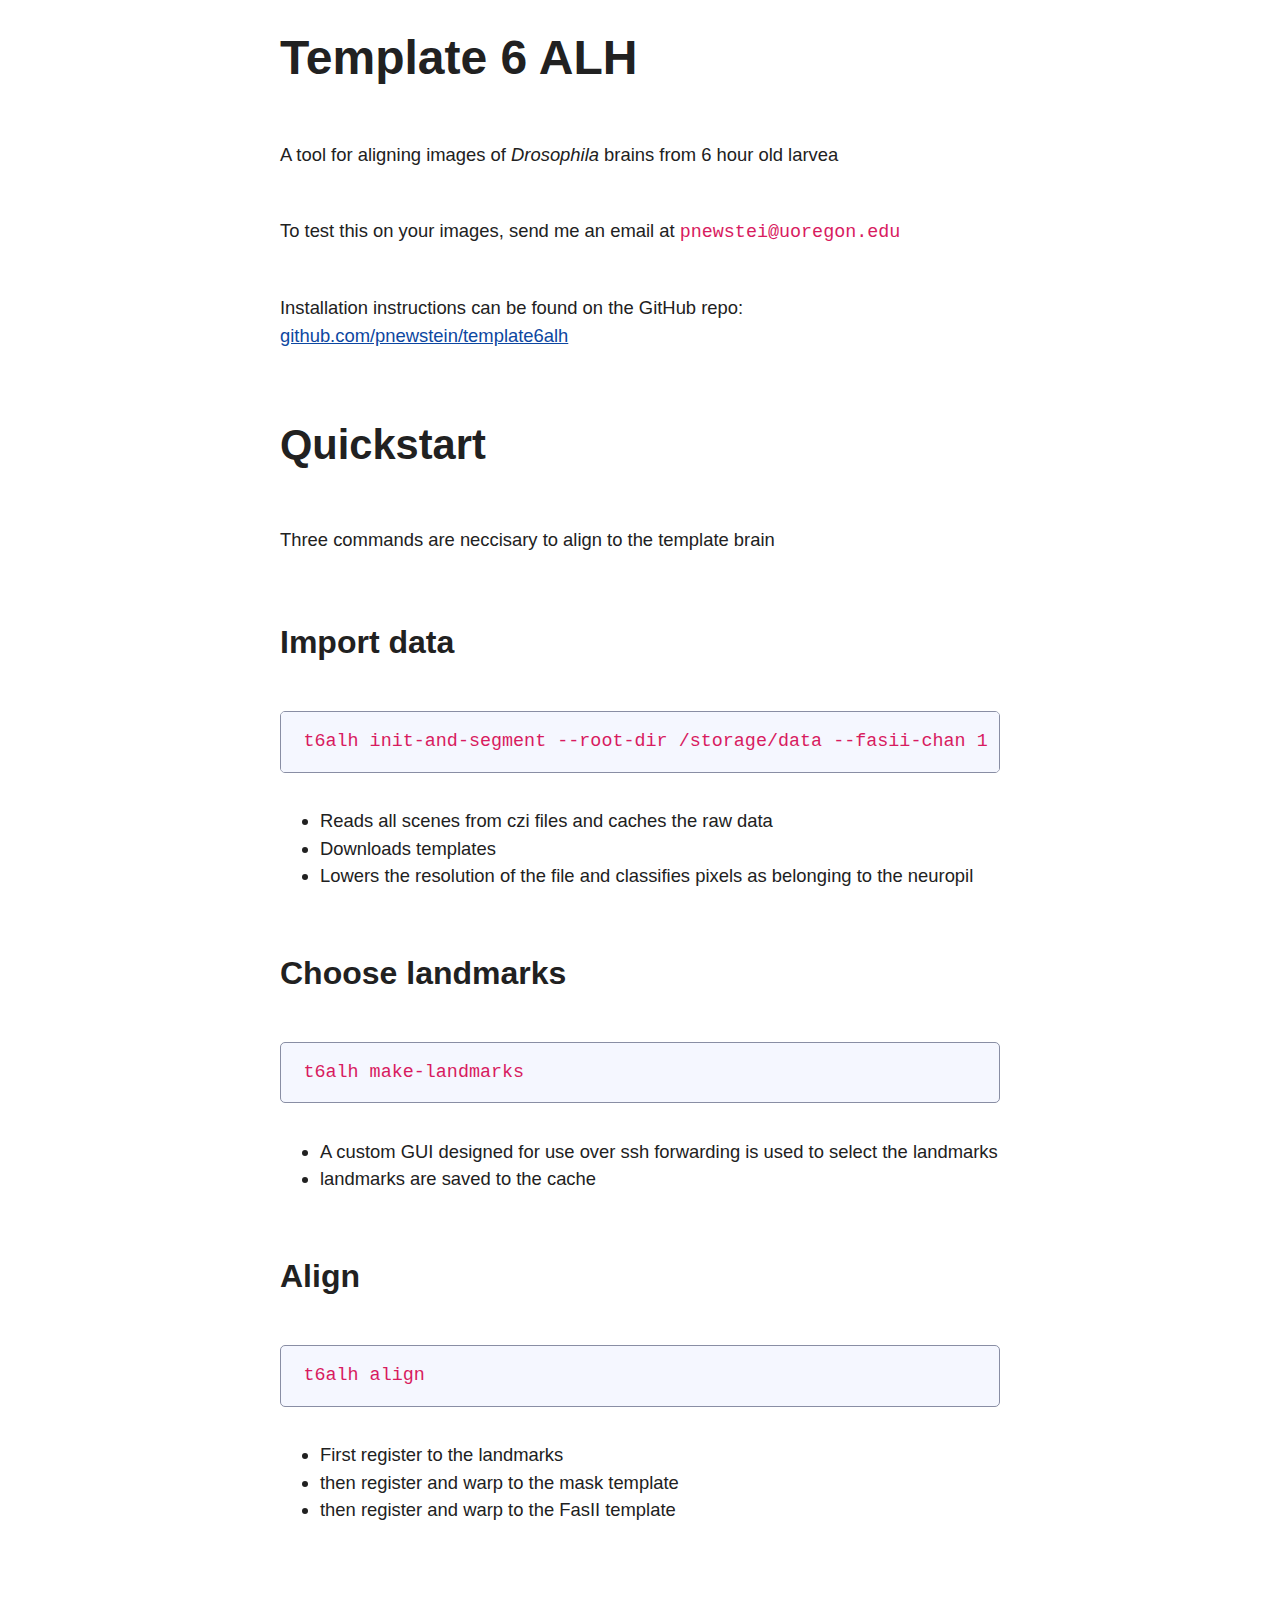
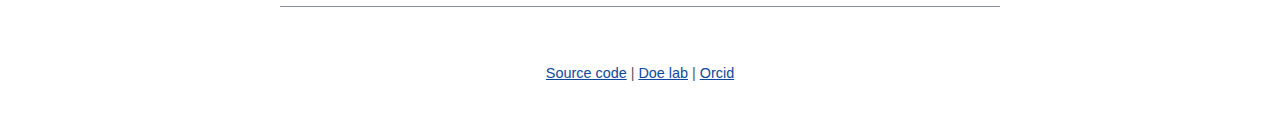
==== t6alh.html @ 4237cc43 "update" ====
<!DOCTYPE html>
<html lang="en">
<head>
    <meta charset="UTF-8">
    <meta name="viewport" content="width=device-width, initial-scale=1.0">
    <title>Template 6alh</title>
    <link rel="stylesheet" href="style.css">
</head>
<body>
    <h1>Template 6 ALH</h1>
    <p>A tool for aligning images of <i>Drosophila</i> brains from 6 hour old larvea</p>
    <p>To test this on your images, send me an email at <code>pnewstei@uoregon.edu</code></p>
    <p>Installation instructions can be found on the GitHub repo: <a href="https://github.com/pnewstein/template6alh">github.com/pnewstein/template6alh</a></p>
    <h2 id="quickstart">Quickstart</h2>
<p>Three commands are neccisary to align to the template brain</p>
<h3 id="import-data">Import data</h3>
<div class="sourceCode" id="cb1"><pre
class="sourceCode bash"><code class="sourceCode bash"><span id="cb1-1"><a href="#cb1-1" aria-hidden="true" tabindex="-1"></a><span class="ex">t6alh</span> init-and-segment <span class="at">--root-dir</span> /storage/data <span class="at">--fasii-chan</span> 1 <span class="at">--neuropil-chan</span> 2 example1.czi example2.czi</span></code></pre></div>
<ul>
<li>Reads all scenes from czi files and caches the raw data</li>
<li>Downloads templates</li>
<li>Lowers the resolution of the file and classifies pixels as belonging
to the neuropil</li>
</ul>
<h3 id="choose-landmarks">Choose landmarks</h3>
<div class="sourceCode" id="cb2"><pre
class="sourceCode bash"><code class="sourceCode bash"><span id="cb2-1"><a href="#cb2-1" aria-hidden="true" tabindex="-1"></a><span class="ex">t6alh</span> make-landmarks</span></code></pre></div>
<ul>
<li>A custom GUI designed for use over ssh forwarding is used to select
the landmarks</li>
<li>landmarks are saved to the cache</li>
</ul>
<h3 id="align">Align</h3>
<div class="sourceCode" id="cb3"><pre
class="sourceCode bash"><code class="sourceCode bash"><span id="cb3-1"><a href="#cb3-1" aria-hidden="true" tabindex="-1"></a><span class="ex">t6alh</span> align</span></code></pre></div>
<ul>
<li>First register to the landmarks</li>
<li>then register and warp to the mask template</li>
<li>then register and warp to the FasII template</li>
</ul>

    <footer>
        <p>
            <a href="https://github.com/pnewstein/template6alh">Source code</a> | 
            <a href="https://www.doelab.org/">Doe lab</a> | 
            <a href="https://orcid.org/0000-0003-2966-783X">Orcid</a>
        </p>
    </footer>
</body>
</html>
---- style.css ----
/* Global variables. */
:root {
  /* Set sans-serif & mono fonts */
  --sans-font: -apple-system, BlinkMacSystemFont, "Avenir Next", Avenir,
    "Nimbus Sans L", Roboto, "Noto Sans", "Segoe UI", Arial, Helvetica,
    "Helvetica Neue", sans-serif;
  --mono-font: Consolas, Menlo, Monaco, "Andale Mono", "Ubuntu Mono", monospace;
  --standard-border-radius: 5px;

  /* Default (light) theme */
  --bg: #fff;
  --accent-bg: #f5f7ff;
  --text: #212121;
  --text-light: #585858;
  --border: #898EA4;
  --accent: #0d47a1;
  --accent-hover: #1266e2;
  --accent-text: var(--bg);
  --code: #d81b60;
  --preformatted: #444;
  --marked: #ffdd33;
  --disabled: #efefef;
}

/* Dark theme */
@media (prefers-color-scheme: dark) {
  :root {
    color-scheme: dark;
    --bg: #212121;
    --accent-bg: #2b2b2b;
    --text: #dcdcdc;
    --text-light: #ababab;
    --accent: #ffb300;
    --accent-hover: #ffe099;
    --accent-text: var(--bg);
    --code: #f06292;
    --preformatted: #ccc;
    --disabled: #111;
  }
  /* Add a bit of transparency so light media isn't so glaring in dark mode */
  img,
  video {
    opacity: 0.8;
  }
}

/* Reset box-sizing */
*, *::before, *::after {
  box-sizing: border-box;
}

/* Reset default appearance */
textarea,
select,
input,
progress {
  appearance: none;
  -webkit-appearance: none;
  -moz-appearance: none;
}

html {
  /* Set the font globally */
  font-family: var(--sans-font);
  scroll-behavior: smooth;
}

/* Make the body a nice central block */
body {
  color: var(--text);
  background-color: var(--bg);
  font-size: 1.15rem;
  line-height: 1.5;
  display: grid;
  grid-template-columns: 1fr min(45rem, 90%) 1fr;
  margin: 0;
}
body > * {
  grid-column: 2;
}

/* Make the header bg full width, but the content inline with body */
body > header {
  background-color: var(--accent-bg);
  border-bottom: 1px solid var(--border);
  text-align: center;
  padding: 0 0.5rem 2rem 0.5rem;
  grid-column: 1 / -1;
}

body > header > *:only-child {
  margin-block-start: 2rem;
}

body > header h1 {
  max-width: 1200px;
  margin: 1rem auto;
}

body > header p {
  max-width: 40rem;
  margin: 1rem auto;
}

/* Add a little padding to ensure spacing is correct between content and header > nav */
main {
  padding-top: 1.5rem;
}

body > footer {
  margin-top: 4rem;
  padding: 2rem 1rem 1.5rem 1rem;
  color: var(--text-light);
  font-size: 0.9rem;
  text-align: center;
  border-top: 1px solid var(--border);
}

/* Format headers */
h1 {
  font-size: 3rem;
}

h2 {
  font-size: 2.6rem;
  margin-top: 3rem;
}

h3 {
  font-size: 2rem;
  margin-top: 3rem;
}

h4 {
  font-size: 1.44rem;
}

h5 {
  font-size: 1.15rem;
}

h6 {
  font-size: 0.96rem;
}

p {
  margin: 1.5rem 0;
}

/* Prevent long strings from overflowing container */
p, h1, h2, h3, h4, h5, h6 {
  overflow-wrap: break-word;
}

/* Fix line height when title wraps */
h1,
h2,
h3 {
  line-height: 1.1;
}

/* Reduce header size on mobile */
@media only screen and (max-width: 720px) {
  h1 {
    font-size: 2.5rem;
  }

  h2 {
    font-size: 2.1rem;
  }

  h3 {
    font-size: 1.75rem;
  }

  h4 {
    font-size: 1.25rem;
  }
}

/* Format links & buttons */
a,
a:visited {
  color: var(--accent);
}

a:hover {
  text-decoration: none;
}

button,
.button,
a.button, /* extra specificity to override a */
input[type="submit"],
input[type="reset"],
input[type="button"] {
  border: 1px solid var(--accent);
  background-color: var(--accent);
  color: var(--accent-text);
  padding: 0.5rem 0.9rem;
  text-decoration: none;
  line-height: normal;
}

.button[aria-disabled="true"], 
input:disabled,
textarea:disabled,
select:disabled,
button[disabled] {
  cursor: not-allowed;
  background-color: var(--disabled);
  border-color: var(--disabled);
  color: var(--text-light);
}

input[type="range"] {
  padding: 0;
}

/* Set the cursor to '?' on an abbreviation and style the abbreviation to show that there is more information underneath */
abbr[title] {
  cursor: help;
  text-decoration-line: underline;
  text-decoration-style: dotted;
}

button:enabled:hover,
.button:not([aria-disabled="true"]):hover,
input[type="submit"]:enabled:hover,
input[type="reset"]:enabled:hover,
input[type="button"]:enabled:hover {
  background-color: var(--accent-hover);
  border-color: var(--accent-hover);
  cursor: pointer;
}

.button:focus-visible,
button:focus-visible:where(:enabled),
input:enabled:focus-visible:where(
  [type="submit"],
  [type="reset"],
  [type="button"]
) {
  outline: 2px solid var(--accent);
  outline-offset: 1px;
}

/* Format navigation */
header > nav {
  font-size: 1rem;
  line-height: 2;
  padding: 1rem 0 0 0;
}

/* Use flexbox to allow items to wrap, as needed */
header > nav ul,
header > nav ol {
  align-content: space-around;
  align-items: center;
  display: flex;
  flex-direction: row;
  flex-wrap: wrap;
  justify-content: center;
  list-style-type: none;
  margin: 0;
  padding: 0;
}

/* List items are inline elements, make them behave more like blocks */
header > nav ul li,
header > nav ol li {
  display: inline-block;
}

header > nav a,
header > nav a:visited {
  margin: 0 0.5rem 1rem 0.5rem;
  border: 1px solid var(--border);
  border-radius: var(--standard-border-radius);
  color: var(--text);
  display: inline-block;
  padding: 0.1rem 1rem;
  text-decoration: none;
}

header > nav a:hover,
header > nav a.current,
header > nav a[aria-current="page"],
header > nav a[aria-current="true"] {
  border-color: var(--accent);
  color: var(--accent);
  cursor: pointer;
}

/* Reduce nav side on mobile */
@media only screen and (max-width: 720px) {
  header > nav a {
    border: none;
    padding: 0;
    text-decoration: underline;
    line-height: 1;
  }
}

/* Consolidate box styling */
aside, details, pre, progress {
  background-color: var(--accent-bg);
  border: 1px solid var(--border);
  border-radius: var(--standard-border-radius);
  margin-bottom: 1rem;
}

aside {
  font-size: 1rem;
  width: 30%;
  padding: 0 15px;
  margin-inline-start: 15px;
  float: right;
}
*[dir="rtl"] aside {
  float: left;
}

/* Make aside full-width on mobile */
@media only screen and (max-width: 720px) {
  aside {
    width: 100%;
    float: none;
    margin-inline-start: 0;
  }
}

article, fieldset, dialog {
  border: 1px solid var(--border);
  padding: 1rem;
  border-radius: var(--standard-border-radius);
  margin-bottom: 1rem;
}

article h2:first-child,
section h2:first-child,
article h3:first-child,
section h3:first-child {
  margin-top: 1rem;
}

section {
  border-top: 1px solid var(--border);
  border-bottom: 1px solid var(--border);
  padding: 2rem 1rem;
  margin: 3rem 0;
}

/* Don't double separators when chaining sections */
section + section,
section:first-child {
  border-top: 0;
  padding-top: 0;
}

section + section {
  margin-top: 0;
}

section:last-child {
  border-bottom: 0;
  padding-bottom: 0;
}

details {
  padding: 0.7rem 1rem;
}

summary {
  cursor: pointer;
  font-weight: bold;
  padding: 0.7rem 1rem;
  margin: -0.7rem -1rem;
  word-break: break-all;
}

details[open] > summary + * {
  margin-top: 0;
}

details[open] > summary {
  margin-bottom: 0.5rem;
}

details[open] > :last-child {
  margin-bottom: 0;
}

/* Format tables */
table {
  border-collapse: collapse;
  margin: 1.5rem 0;
}

figure > table {
  width: max-content;
  margin: 0;
}

td,
th {
  border: 1px solid var(--border);
  text-align: start;
  padding: 0.5rem;
}

th {
  background-color: var(--accent-bg);
  font-weight: bold;
}

tr:nth-child(even) {
  /* Set every other cell slightly darker. Improves readability. */
  background-color: var(--accent-bg);
}

table caption {
  font-weight: bold;
  margin-bottom: 0.5rem;
}

/* Format forms */
textarea,
select,
input,
button,
.button {
  font-size: inherit;
  font-family: inherit;
  padding: 0.5rem;
  margin-bottom: 0.5rem;
  border-radius: var(--standard-border-radius);
  box-shadow: none;
  max-width: 100%;
  display: inline-block;
}
textarea,
select,
input {
  color: var(--text);
  background-color: var(--bg);
  border: 1px solid var(--border);
}
label {
  display: block;
}
textarea:not([cols]) {
  width: 100%;
}

/* Add arrow to drop-down */
select:not([multiple]) {
  background-image: linear-gradient(45deg, transparent 49%, var(--text) 51%),
    linear-gradient(135deg, var(--text) 51%, transparent 49%);
  background-position: calc(100% - 15px), calc(100% - 10px);
  background-size: 5px 5px, 5px 5px;
  background-repeat: no-repeat;
  padding-inline-end: 25px;
}
*[dir="rtl"] select:not([multiple]) {
  background-position: 10px, 15px;
}

/* checkbox and radio button style */
input[type="checkbox"],
input[type="radio"] {
  vertical-align: middle;
  position: relative;
  width: min-content;
}

input[type="checkbox"] + label,
input[type="radio"] + label {
  display: inline-block;
}

input[type="radio"] {
  border-radius: 100%;
}

input[type="checkbox"]:checked,
input[type="radio"]:checked {
  background-color: var(--accent);
}

input[type="checkbox"]:checked::after {
  /* Creates a rectangle with colored right and bottom borders which is rotated to look like a check mark */
  content: " ";
  width: 0.18em;
  height: 0.32em;
  border-radius: 0;
  position: absolute;
  top: 0.05em;
  left: 0.17em;
  background-color: transparent;
  border-right: solid var(--bg) 0.08em;
  border-bottom: solid var(--bg) 0.08em;
  font-size: 1.8em;
  transform: rotate(45deg);
}
input[type="radio"]:checked::after {
  /* creates a colored circle for the checked radio button  */
  content: " ";
  width: 0.25em;
  height: 0.25em;
  border-radius: 100%;
  position: absolute;
  top: 0.125em;
  background-color: var(--bg);
  left: 0.125em;
  font-size: 32px;
}

/* Makes input fields wider on smaller screens */
@media only screen and (max-width: 720px) {
  textarea,
  select,
  input {
    width: 100%;
  }
}

/* Set a height for color input */
input[type="color"] {
  height: 2.5rem;
  padding:  0.2rem;
}

/* do not show border around file selector button */
input[type="file"] {
  border: 0;
}

/* Misc body elements */
hr {
  border: none;
  height: 1px;
  background: var(--border);
  margin: 1rem auto;
}

mark {
  padding: 2px 5px;
  border-radius: var(--standard-border-radius);
  background-color: var(--marked);
  color: black;
}

mark a {
  color: #0d47a1;
}

img,
video {
  max-width: 100%;
  height: auto;
  border-radius: var(--standard-border-radius);
}

figure {
  margin: 0;
  display: block;
  overflow-x: auto;
}

figure > img,
figure > picture > img {
  display: block;
  margin-inline: auto;
}

figcaption {
  text-align: center;
  font-size: 0.9rem;
  color: var(--text-light);
  margin-block: 1rem;
}

blockquote {
  margin-inline-start: 2rem;
  margin-inline-end: 0;
  margin-block: 2rem;
  padding: 0.4rem 0.8rem;
  border-inline-start: 0.35rem solid var(--accent);
  color: var(--text-light);
  font-style: italic;
}

cite {
  font-size: 0.9rem;
  color: var(--text-light);
  font-style: normal;
}

dt {
    color: var(--text-light);
}

/* Use mono font for code elements */
code,
pre,
pre span,
kbd,
samp {
  font-family: var(--mono-font);
  color: var(--code);
}

kbd {
  color: var(--preformatted);
  border: 1px solid var(--preformatted);
  border-bottom: 3px solid var(--preformatted);
  border-radius: var(--standard-border-radius);
  padding: 0.1rem 0.4rem;
}

pre {
  padding: 1rem 1.4rem;
  max-width: 100%;
  overflow: auto;
  color: var(--preformatted);
}

/* Fix embedded code within pre */
pre code {
  color: var(--preformatted);
  background: none;
  margin: 0;
  padding: 0;
}

/* Progress bars */
/* Declarations are repeated because you */
/* cannot combine vendor-specific selectors */
progress {
  width: 100%;
}

progress:indeterminate {
  background-color: var(--accent-bg);
}

progress::-webkit-progress-bar {
  border-radius: var(--standard-border-radius);
  background-color: var(--accent-bg);
}

progress::-webkit-progress-value {
  border-radius: var(--standard-border-radius);
  background-color: var(--accent);
}

progress::-moz-progress-bar {
  border-radius: var(--standard-border-radius);
  background-color: var(--accent);
  transition-property: width;
  transition-duration: 0.3s;
}

progress:indeterminate::-moz-progress-bar {
  background-color: var(--accent-bg);
}

dialog {
  background-color: var(--bg);
  max-width: 40rem;
  margin: auto;
}

dialog::backdrop {
  background-color: var(--bg);
  opacity: 0.8;
}

@media only screen and (max-width: 720px) {
  dialog {
    max-width: calc(100vw - 2rem);
  }
}

/* Superscript & Subscript */
/* Prevent scripts from affecting line-height. */
sup, sub {
  vertical-align: baseline;
  position: relative;
}

sup {
  top: -0.4em;
}

sub { 
  top: 0.3em; 
}

/* Classes for notices */
.notice {
  background: var(--accent-bg);
  border: 2px solid var(--border);
  border-radius: var(--standard-border-radius);
  padding: 1.5rem;
  margin: 2rem 0;
}

/* Print */
@media print {
  @page {
    margin: 1cm;
  }
  body {
    display: block;
  }
  body > header {
    background-color: unset;
  }
  body > header nav,
  body > footer {
    display: none;
  }
  article {
    border: none;
    padding: 0;
  }
  a[href^="http"]::after {
    content: " <" attr(href) ">";
  }
  abbr[title]:after {
    content: " (" attr(title) ")";
  }
  a {
    text-decoration: none;
  }
  p {
    widows: 3;
    orphans: 3;
  }
  hr {
    border-top: 1px solid var(--border);
  }
  mark {
    border: 1px solid var(--border);
  }
  pre, table, figure, img, svg {
    break-inside: avoid;
  }
  pre code {
    white-space: pre-wrap;
  }
}
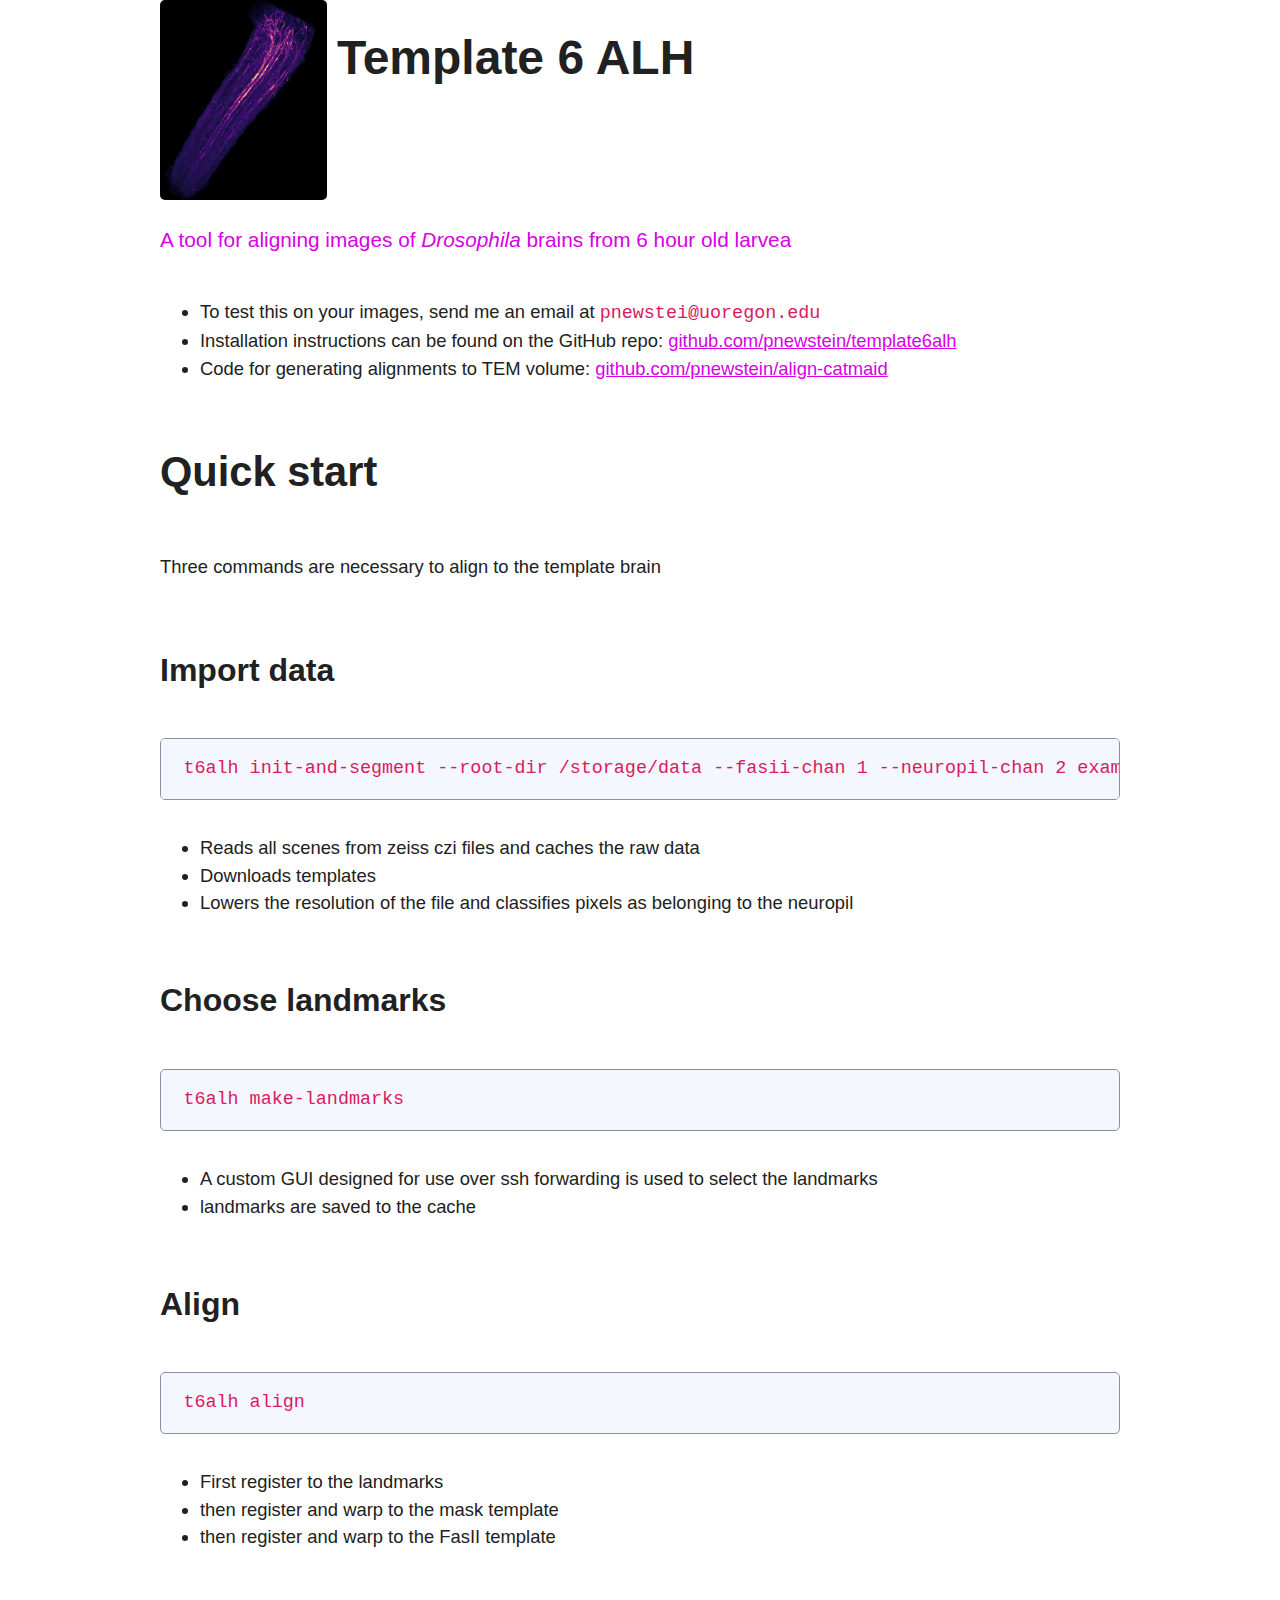
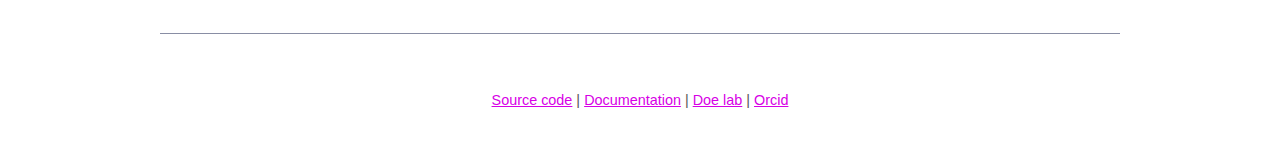
==== commit 76695969: "update" ====
--- a/t6alh.html
+++ b/t6alh.html
@@ -5,19 +5,30 @@
     <meta name="viewport" content="width=device-width, initial-scale=1.0">
     <title>Template 6alh</title>
     <link rel="stylesheet" href="style.css">
+    <link rel="icon" type="image/x-icon" href="favicon.ico">
 </head>
 <body>
-    <h1>Template 6 ALH</h1>
-    <p>A tool for aligning images of <i>Drosophila</i> brains from 6 hour old larvea</p>
-    <p>To test this on your images, send me an email at <code>pnewstei@uoregon.edu</code></p>
-    <p>Installation instructions can be found on the GitHub repo: <a href="https://github.com/pnewstein/template6alh">github.com/pnewstein/template6alh</a></p>
-    <h2 id="quickstart">Quickstart</h2>
-<p>Three commands are neccisary to align to the template brain</p>
+    <div class=logo-title>
+        <img src="logo.jpg" alt="Fasii tracts">
+        <h1>Template 6 ALH</h1>
+    </div>
+   <p class=accent>A tool for aligning images of <i>Drosophila</i> brains from 6 hour old larvea</p>
+     <ul>
+        <li>To test this on your images, send me an email at <code>pnewstei@uoregon.edu</code></li>
+        <li>Installation instructions can be found on the GitHub repo:
+            <a href="https://github.com/pnewstein/template6alh">github.com/pnewstein/template6alh</a>
+        </li>
+        <li>Code for generating alignments to TEM volume:
+            <a href="https://github.com/pnewstein/align-catmaid">github.com/pnewstein/align-catmaid</a>
+        </li>
+    </ul>
+    <h2 id="quick-start">Quick start</h2>
+<p>Three commands are necessary to align to the template brain</p>
 <h3 id="import-data">Import data</h3>
 <div class="sourceCode" id="cb1"><pre
 class="sourceCode bash"><code class="sourceCode bash"><span id="cb1-1"><a href="#cb1-1" aria-hidden="true" tabindex="-1"></a><span class="ex">t6alh</span> init-and-segment <span class="at">--root-dir</span> /storage/data <span class="at">--fasii-chan</span> 1 <span class="at">--neuropil-chan</span> 2 example1.czi example2.czi</span></code></pre></div>
 <ul>
-<li>Reads all scenes from czi files and caches the raw data</li>
+<li>Reads all scenes from zeiss czi files and caches the raw data</li>
 <li>Downloads templates</li>
 <li>Lowers the resolution of the file and classifies pixels as belonging
 to the neuropil</li>
@@ -41,8 +52,9 @@
 
     <footer>
         <p>
-            <a href="https://github.com/pnewstein/template6alh">Source code</a> | 
-            <a href="https://www.doelab.org/">Doe lab</a> | 
+            <a href="https://github.com/pnewstein/template6alh">Source code</a> |
+            <a href="t6alh-docs">Documentation</a> |
+            <a href="https://www.doelab.org/">Doe lab</a> |
             <a href="https://orcid.org/0000-0003-2966-783X">Orcid</a>
         </p>
     </footer>
--- a/style.css
+++ b/style.css
@@ -13,7 +13,7 @@
   --text: #212121;
   --text-light: #585858;
   --border: #898EA4;
-  --accent: #0d47a1;
+  --accent: #d700e6;
   --accent-hover: #1266e2;
   --accent-text: var(--bg);
   --code: #d81b60;
@@ -30,7 +30,7 @@
     --accent-bg: #2b2b2b;
     --text: #dcdcdc;
     --text-light: #ababab;
-    --accent: #ffb300;
+    --accent: #9928ff;
     --accent-hover: #ffe099;
     --accent-text: var(--bg);
     --code: #f06292;
@@ -72,7 +72,7 @@
   font-size: 1.15rem;
   line-height: 1.5;
   display: grid;
-  grid-template-columns: 1fr min(45rem, 90%) 1fr;
+  grid-template-columns: 1fr min(60rem, 90%) 1fr;
   margin: 0;
 }
 body > * {
@@ -752,3 +752,49 @@
     white-space: pre-wrap;
   }
 }
+
+.logo-title {
+    display: flex;
+    align-items: top;
+}
+.logo-title img {
+    height: 200px;
+    margin-right: 10px;
+}
+.accent {
+    color: var(--accent);
+    font-size: 1.3rem;
+}
+
+nav {
+  position: fixed;
+  top: 0;
+  left: 0;
+  bottom: 0;
+  width: 200px; /* adjust width as needed */
+  overflow-y: auto; /* enables vertical scrolling */
+  padding: 1rem; /* optional spacing */
+}
+
+.main-content {
+  margin-left: 150px; /* ensures content doesn't overlap with the nav */
+  padding: 1rem;
+}
+
+@media (max-width: 500px) { /* Adjust width as needed */
+  nav {
+    display: none;
+  }
+
+  .main-content {
+    margin-left: 0; /* Remove margin when nav is hidden */
+  }
+}
+nav ul {
+  padding-left: 10px; /* Reduce left padding */
+  margin-left: 0; /* Remove extra margin if present */
+}
+
+nav li {
+  padding-left: 5px; /* Fine-tune indentation for list items */
+}
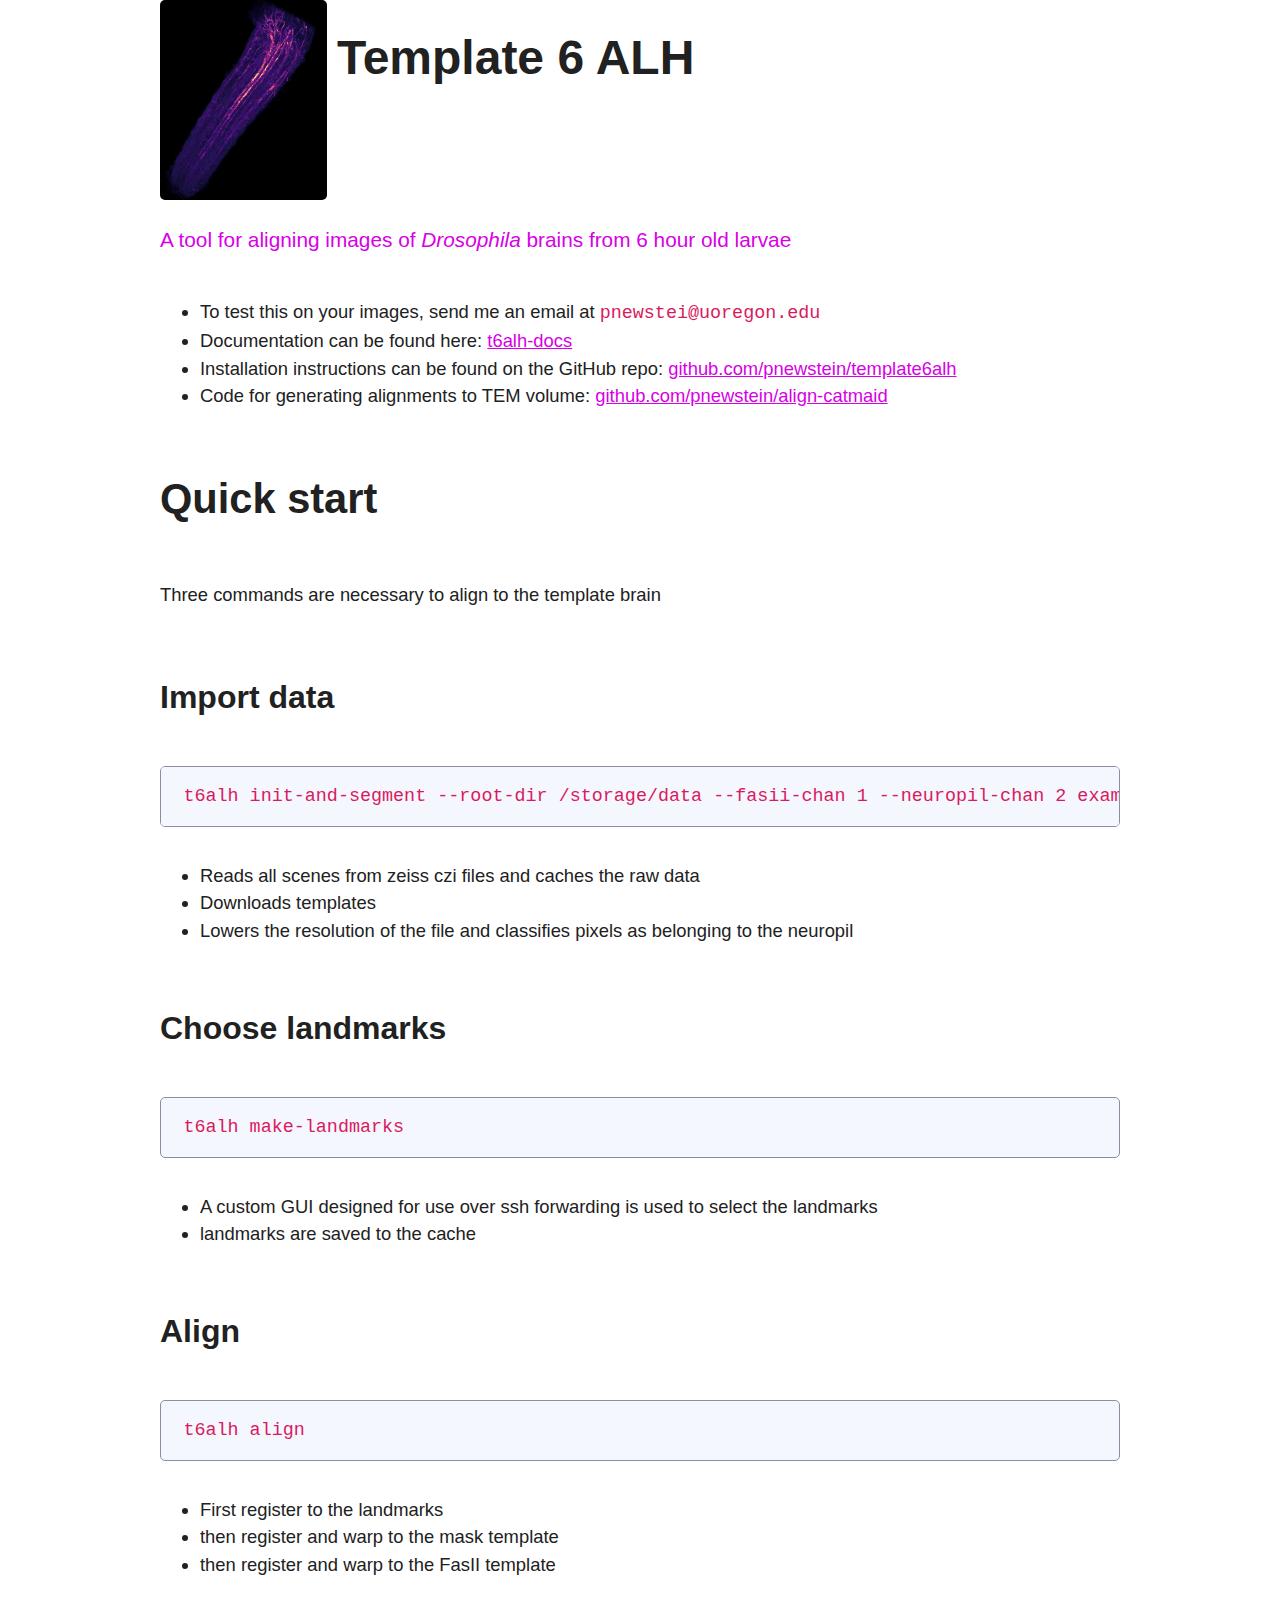
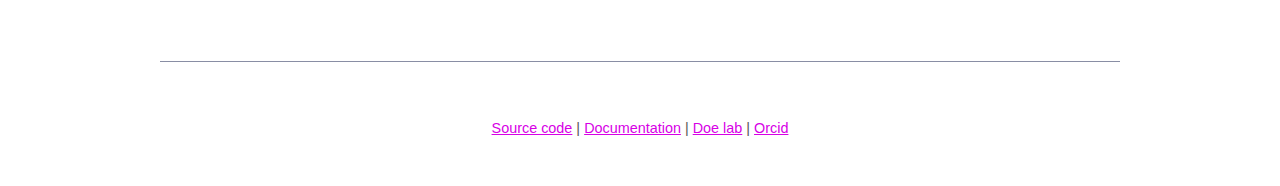
==== commit 215f94f1: "update" ====
--- a/t6alh.html
+++ b/t6alh.html
@@ -12,9 +12,10 @@
         <img src="logo.jpg" alt="Fasii tracts">
         <h1>Template 6 ALH</h1>
     </div>
-   <p class=accent>A tool for aligning images of <i>Drosophila</i> brains from 6 hour old larvea</p>
+   <p class=accent>A tool for aligning images of <i>Drosophila</i> brains from 6 hour old larvae</p>
      <ul>
         <li>To test this on your images, send me an email at <code>pnewstei@uoregon.edu</code></li>
+        <li>Documentation can be found here: <a href="t6alh-docs">t6alh-docs</a></li>
         <li>Installation instructions can be found on the GitHub repo:
             <a href="https://github.com/pnewstein/template6alh">github.com/pnewstein/template6alh</a>
         </li>
--- a/style.css
+++ b/style.css
@@ -30,7 +30,7 @@
     --accent-bg: #2b2b2b;
     --text: #dcdcdc;
     --text-light: #ababab;
-    --accent: #9928ff;
+    --accent: #ac52ff;
     --accent-hover: #ffe099;
     --accent-text: var(--bg);
     --code: #f06292;
